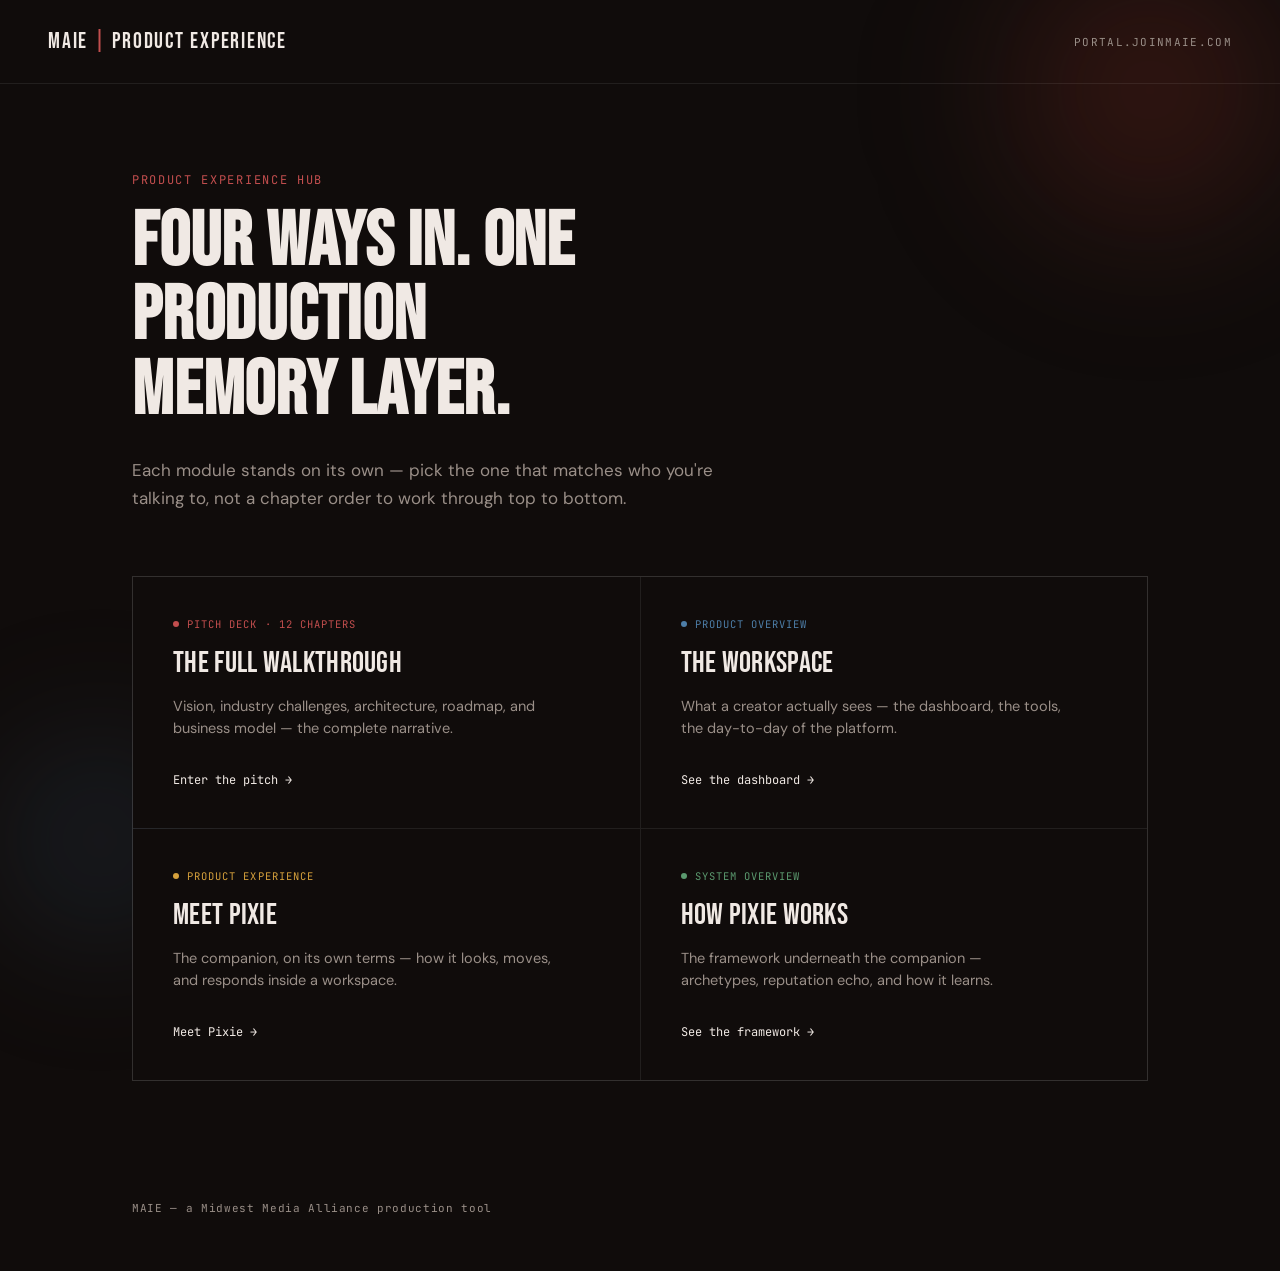
==== index.html @ 8af6e3b8 "chore: complete architecture replacement and restructure integration" ====
<!DOCTYPE html>
<html lang="en">
<head>
<meta charset="UTF-8">
<meta name="viewport" content="width=device-width, initial-scale=1.0">
<title>MAIE — Product Experience Hub</title>
<meta name="description" content="MAIE product experience modules — pitch, dashboard, and companion.">
<link rel="preconnect" href="https://fonts.googleapis.com">
<link href="https://fonts.googleapis.com/css2?family=Bebas+Neue&family=DM+Sans:wght@300;400;500;600;700&family=JetBrains+Mono:wght@400;500;600&display=swap" rel="stylesheet">
<style>
  :root {
    --bg: #100c0b;
    --surface: #18120f;
    --border: rgba(255,255,255,0.08);
    --text: #f0e9e4;
    --muted: #9a8f88;
    --brand: #8a2e22;
    --brand-light: #c24e4e;
    --amber: #d6a13c;
    --blue: #4d7ea8;
    --green: #5b9a6f;
  }

  * { margin: 0; padding: 0; box-sizing: border-box; }

  body {
    background: var(--bg);
    color: var(--text);
    font-family: 'DM Sans', sans-serif;
    min-height: 100vh;
    overflow-x: hidden;
    position: relative;
  }

  /* ambient glow field — echoes the Pixie companion presence used across
     the other modules, kept quiet here since this page's job is wayfinding */
  .glow {
    position: fixed;
    border-radius: 50%;
    filter: blur(60px);
    pointer-events: none;
    z-index: 0;
  }
  .glow-1 { width: 420px; height: 420px; top: -120px; right: -80px; background: radial-gradient(circle, rgba(138,46,34,0.35), transparent 70%); }
  .glow-2 { width: 320px; height: 320px; bottom: -100px; left: -60px; background: radial-gradient(circle, rgba(77,126,168,0.18), transparent 70%); }

  header {
    position: relative;
    z-index: 1;
    display: flex;
    align-items: center;
    justify-content: space-between;
    padding: 28px 48px;
    border-bottom: 1px solid var(--border);
  }

  .wordmark {
    font-family: 'Bebas Neue', sans-serif;
    font-size: 22px;
    letter-spacing: 0.08em;
  }
  .wordmark span { color: var(--brand-light); }

  .eyebrow-tag {
    font-family: 'JetBrains Mono', monospace;
    font-size: 11px;
    letter-spacing: 0.12em;
    color: var(--muted);
    text-transform: uppercase;
  }

  main {
    position: relative;
    z-index: 1;
    max-width: 1080px;
    margin: 0 auto;
    padding: 88px 32px 120px;
  }

  .hero-kicker {
    font-family: 'JetBrains Mono', monospace;
    font-size: 12px;
    letter-spacing: 0.14em;
    color: var(--brand-light);
    text-transform: uppercase;
    margin-bottom: 18px;
  }

  h1 {
    font-family: 'Bebas Neue', sans-serif;
    font-size: clamp(40px, 6.5vw, 76px);
    line-height: 0.98;
    letter-spacing: 0.01em;
    max-width: 16ch;
    margin-bottom: 28px;
  }

  .hero-sub {
    font-size: 17px;
    line-height: 1.6;
    color: var(--muted);
    max-width: 52ch;
    margin-bottom: 64px;
  }

  .grid {
    display: grid;
    grid-template-columns: repeat(2, 1fr);
    gap: 1px;
    background: var(--border);
    border: 1px solid var(--border);
  }

  @media (max-width: 720px) {
    .grid { grid-template-columns: 1fr; }
    header { padding: 22px 24px; }
    main { padding: 56px 20px 80px; }
  }

  .card {
    background: var(--bg);
    padding: 40px;
    text-decoration: none;
    color: inherit;
    display: flex;
    flex-direction: column;
    gap: 14px;
    transition: background 0.25s ease;
    position: relative;
  }

  .card:hover { background: var(--surface); }
  .card:focus-visible { outline: 2px solid var(--brand-light); outline-offset: -2px; }

  .card-kicker {
    display: inline-flex;
    align-items: center;
    gap: 8px;
    font-family: 'JetBrains Mono', monospace;
    font-size: 10.5px;
    letter-spacing: 0.1em;
    text-transform: uppercase;
    color: var(--kicker-color, var(--muted));
  }
  .card-kicker::before {
    content: '';
    width: 6px; height: 6px;
    border-radius: 50%;
    background: var(--kicker-color, var(--muted));
  }

  .card-title {
    font-family: 'Bebas Neue', sans-serif;
    font-size: 30px;
    letter-spacing: 0.01em;
  }

  .card-desc {
    font-size: 14.5px;
    line-height: 1.55;
    color: var(--muted);
    max-width: 38ch;
  }

  .card-arrow {
    margin-top: auto;
    padding-top: 18px;
    font-family: 'JetBrains Mono', monospace;
    font-size: 12px;
    color: var(--text);
    display: flex;
    align-items: center;
    gap: 6px;
    transition: gap 0.2s ease;
  }
  .card:hover .card-arrow { gap: 10px; }

  footer {
    position: relative;
    z-index: 1;
    max-width: 1080px;
    margin: 0 auto;
    padding: 0 32px 56px;
    font-family: 'JetBrains Mono', monospace;
    font-size: 11px;
    color: var(--muted);
    letter-spacing: 0.06em;
  }

  @media (prefers-reduced-motion: reduce) {
    .card, .card-arrow { transition: none; }
  }
</style>
</head>
<body>

<div class="glow glow-1"></div>
<div class="glow glow-2"></div>

<header>
  <div class="wordmark">MAIE <span>|</span> PRODUCT EXPERIENCE</div>
  <div class="eyebrow-tag">portal.joinmaie.com</div>
</header>

<main>
  <div class="hero-kicker">Product Experience Hub</div>
  <h1>Four ways in. One production memory layer.</h1>
  <p class="hero-sub">
    Each module stands on its own — pick the one that matches who you're talking to,
    not a chapter order to work through top to bottom.
  </p>

  <div class="grid">
    <a class="card" href="/pitch/" style="--kicker-color: var(--brand-light);">
      <div class="card-kicker">Pitch Deck · 12 Chapters</div>
      <div class="card-title">The Full Walkthrough</div>
      <p class="card-desc">Vision, industry challenges, architecture, roadmap, and business model — the complete narrative.</p>
      <div class="card-arrow">Enter the pitch →</div>
    </a>

    <a class="card" href="/dashboard/" style="--kicker-color: var(--blue);">
      <div class="card-kicker">Product Overview</div>
      <div class="card-title">The Workspace</div>
      <p class="card-desc">What a creator actually sees — the dashboard, the tools, the day-to-day of the platform.</p>
      <div class="card-arrow">See the dashboard →</div>
    </a>

    <a class="card" href="/pixie/" style="--kicker-color: var(--amber);">
      <div class="card-kicker">Product Experience</div>
      <div class="card-title">Meet Pixie</div>
      <p class="card-desc">The companion, on its own terms — how it looks, moves, and responds inside a workspace.</p>
      <div class="card-arrow">Meet Pixie →</div>
    </a>

    <a class="card" href="/pixie-framework/" style="--kicker-color: var(--green);">
      <div class="card-kicker">System Overview</div>
      <div class="card-title">How Pixie Works</div>
      <p class="card-desc">The framework underneath the companion — archetypes, reputation echo, and how it learns.</p>
      <div class="card-arrow">See the framework →</div>
    </a>
  </div>
</main>

<footer>
  MAIE — a Midwest Media Alliance production tool
</footer>

</body>
</html>
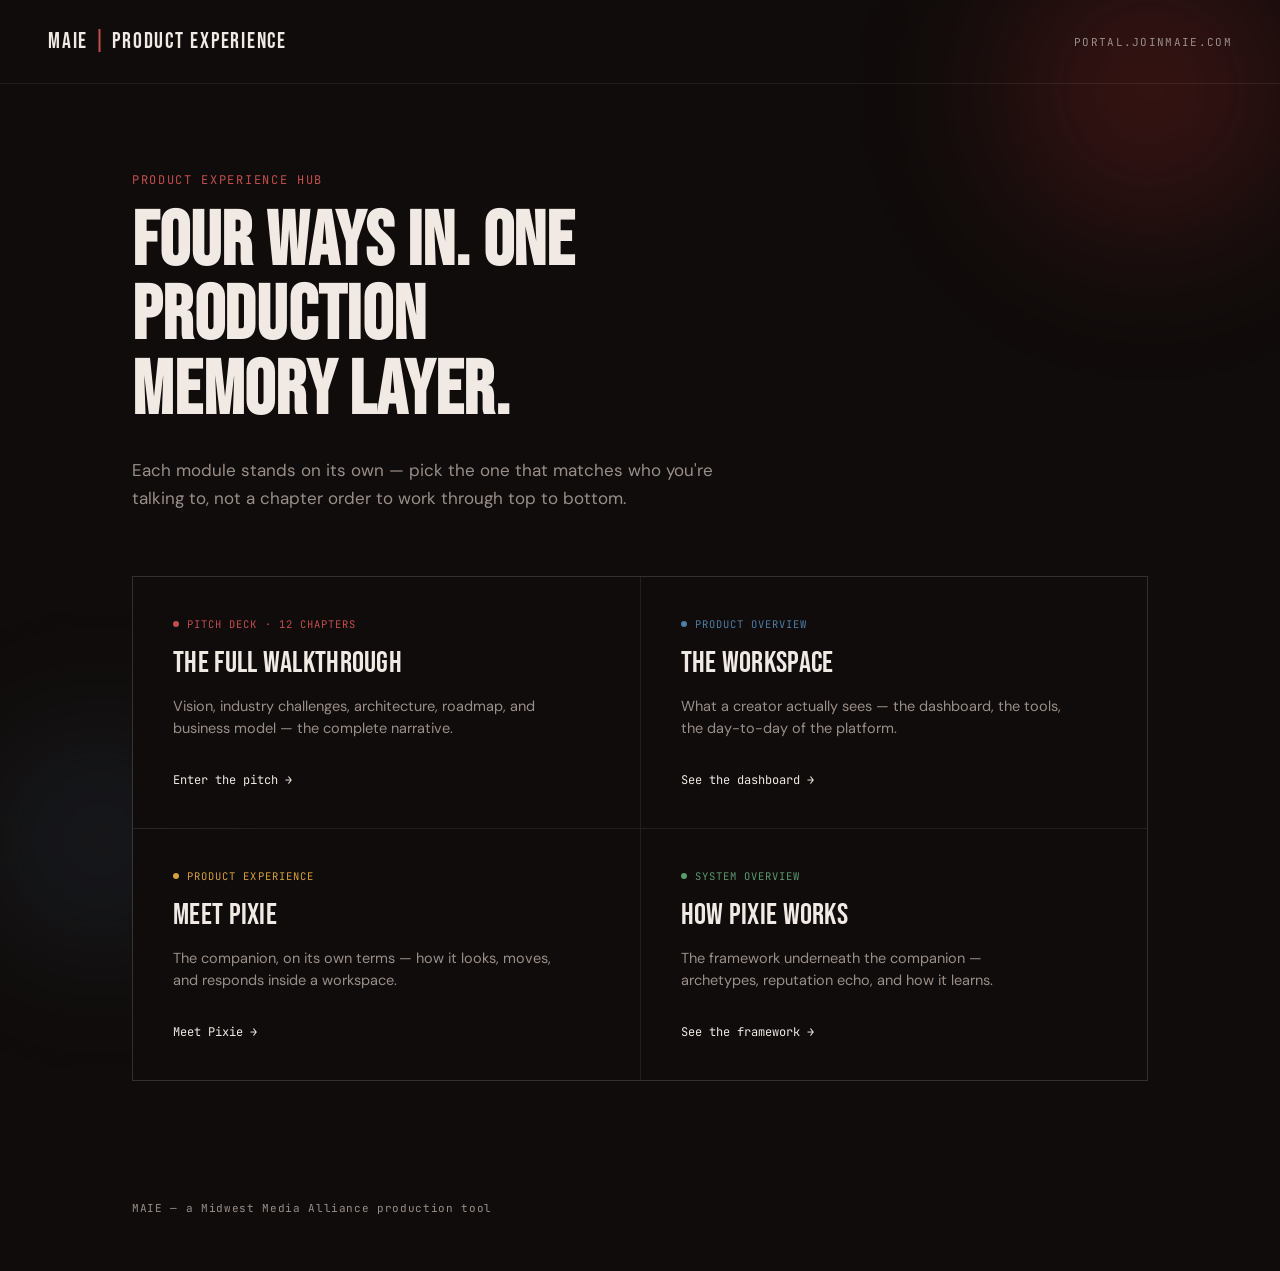
==== commit a226ed79: "phase 1 of unification files" ====
--- a/index.html
+++ b/index.html
@@ -7,6 +7,7 @@
 <meta name="description" content="MAIE product experience modules — pitch, dashboard, and companion.">
 <link rel="preconnect" href="https://fonts.googleapis.com">
 <link href="https://fonts.googleapis.com/css2?family=Bebas+Neue&family=DM+Sans:wght@300;400;500;600;700&family=JetBrains+Mono:wght@400;500;600&display=swap" rel="stylesheet">
+<link rel="stylesheet" href="/assets/maie-tokens.css">
 <style>
   :root {
     --bg: #100c0b;
@@ -14,7 +15,7 @@
     --border: rgba(255,255,255,0.08);
     --text: #f0e9e4;
     --muted: #9a8f88;
-    --brand: #8a2e22;
+    --brand: #A52A2A;
     --brand-light: #c24e4e;
     --amber: #d6a13c;
     --blue: #4d7ea8;
@@ -41,7 +42,7 @@
     pointer-events: none;
     z-index: 0;
   }
-  .glow-1 { width: 420px; height: 420px; top: -120px; right: -80px; background: radial-gradient(circle, rgba(138,46,34,0.35), transparent 70%); }
+  .glow-1 { width: 420px; height: 420px; top: -120px; right: -80px; background: radial-gradient(circle, rgba(165,42,42,0.35), transparent 70%); }
   .glow-2 { width: 320px; height: 320px; bottom: -100px; left: -60px; background: radial-gradient(circle, rgba(77,126,168,0.18), transparent 70%); }
 
   header {
--- a/assets/maie-tokens.css
+++ b/assets/maie-tokens.css
@@ -0,0 +1,60 @@
+/* ═══════════════════════════════════════════════════════════════════
+   MAIE-TOKENS.CSS — single source of truth for the portal.
+   Canonicalized 2026-07-20: pitch/index.html's palette (--primary:
+   #A52A2A) was chosen as the brand red. dashboard, index, and the
+   shared nav previously carried an unreconciled #8a2e22 under their
+   own --du-* / --mnav-* / --brand prefixes — those have been updated
+   in place to match. If a color needs to change again, change it here
+   ONLY; every page links this file before its own inline <style>, so
+   local blocks should reference these vars instead of re-declaring hex.
+   ═══════════════════════════════════════════════════════════════════ */
+:root {
+  --primary:        #A52A2A;
+  --primary-light:  #C24E4E;
+  --primary-dark:   #772E25;
+  --primary-glow:   rgba(165,42,42,0.32);
+  --accent:         #FFB400;
+
+  --bg:             #09090B;
+  --bg-alt:         #0C0D10;
+  --surface:        #111318;
+  --surface-raised: rgba(255,255,255,0.025);
+  --surface-card:   #161820;
+
+  --border:         rgba(255,255,255,0.07);
+  --border-strong:  rgba(255,255,255,0.13);
+  --border-brand:   rgba(165,42,42,0.35);
+
+  --text-1:         rgba(232,230,227,0.94);
+  --text-2:         rgba(232,230,227,0.60);
+  --text-3:         rgba(232,230,227,0.38);
+  --text-4:         rgba(232,230,227,0.22);
+
+  --font-display:   'Bebas Neue', sans-serif;
+  --font-ui:        'DM Sans', -apple-system, BlinkMacSystemFont, sans-serif;
+  --font-mono:      'JetBrains Mono', monospace;
+
+  --radius-sm: 6px;
+  --radius:    10px;
+  --radius-lg: 16px;
+  --ease:      cubic-bezier(0.4,0,0.2,1);
+  --spring:    cubic-bezier(0.34,1.56,0.64,1);
+  /* Reserved for scene-level cinematic moments only (pitch's curtain,
+     module enter, staggered reveals) — NOT for buttons/hovers/nav,
+     which should stay on --ease. Do not apply globally. */
+  --ease-cinematic: cubic-bezier(0.16, 1, 0.3, 1);
+
+  /* ── Shared global nav (--mnav-*) ──────────────────────────────────
+     Aliased to the canonical brand vars above so the nav can never
+     drift out of sync with the rest of the system again. Values that
+     are nav-specific (translucency, near-white text tone) stay literal. */
+  --mnav-bg:          rgba(16, 12, 11, 0.72);
+  --mnav-border:      rgba(255,255,255,0.08);
+  --mnav-text:        #f0e9e4;
+  --mnav-muted:       #9a8f88;
+  --mnav-brand:       var(--primary);
+  --mnav-brand-light: var(--primary-light);
+  --mnav-amber:       #d6a13c;
+  --mnav-font:        var(--font-ui);
+  --mnav-height:      60px;
+}
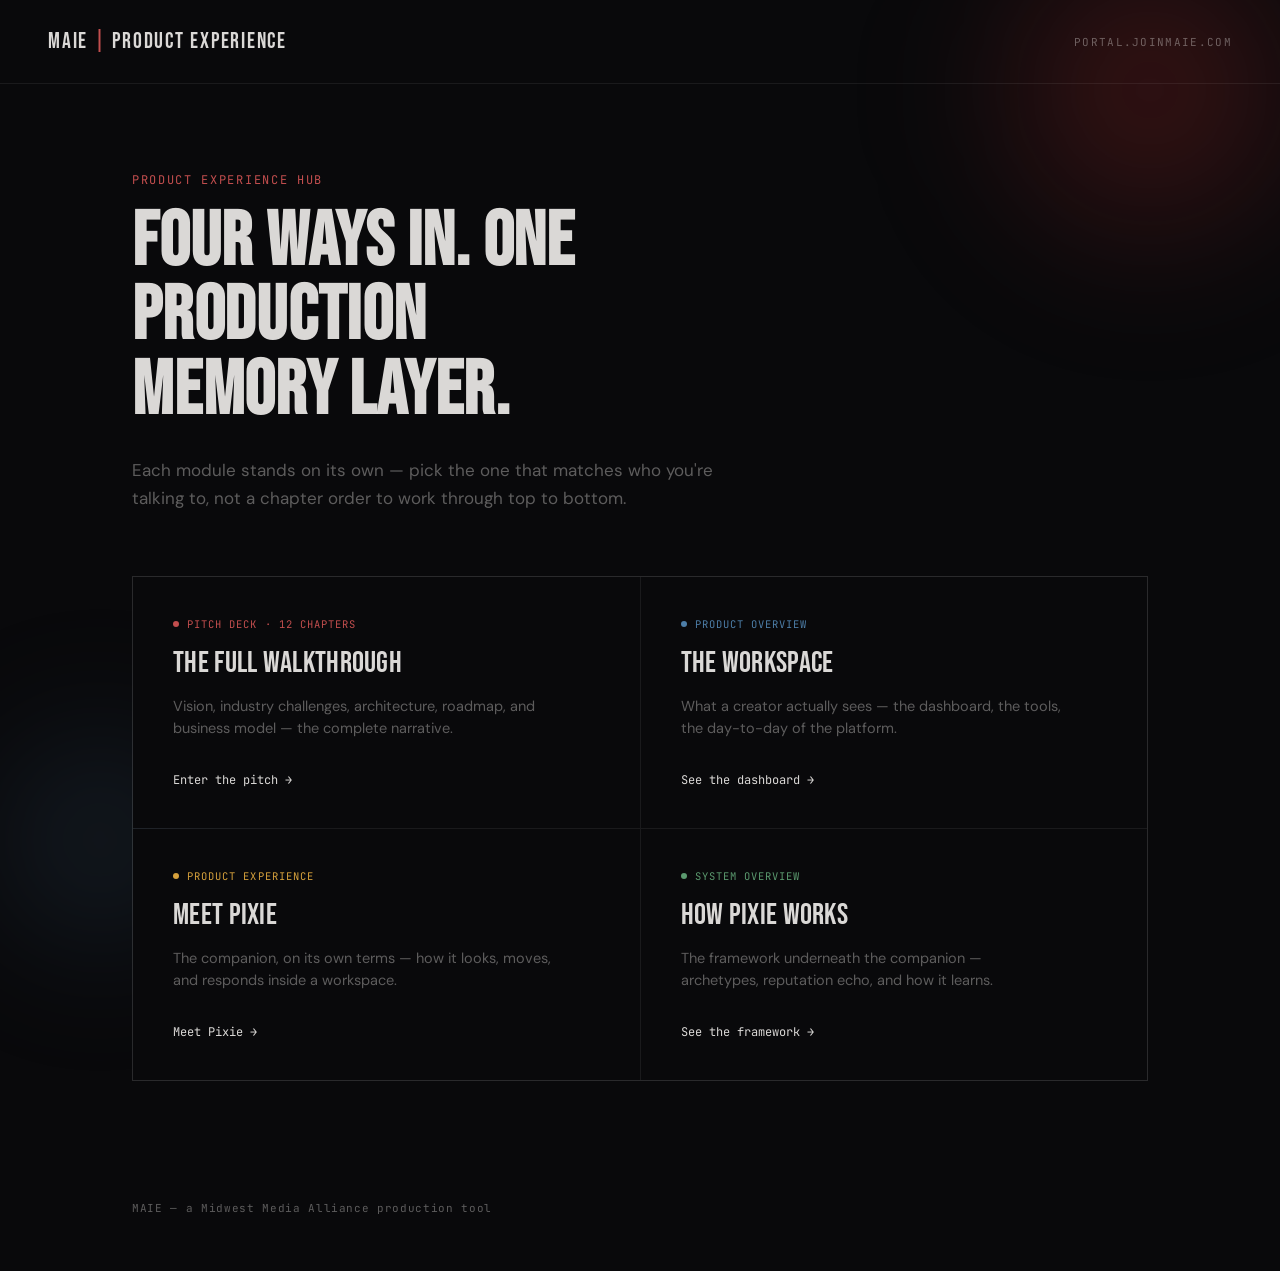
==== commit e498c8ab: "post-icon implementation" ====
--- a/index.html
+++ b/index.html
@@ -1,6 +1,7 @@
 <!DOCTYPE html>
 <html lang="en">
 <head>
+<script src="/assets/theme-init.js"></script>
 <meta charset="UTF-8">
 <meta name="viewport" content="width=device-width, initial-scale=1.0">
 <title>MAIE — Product Experience Hub</title>
@@ -10,13 +11,19 @@
 <link rel="stylesheet" href="/assets/maie-tokens.css">
 <style>
   :root {
-    --bg: #100c0b;
-    --surface: #18120f;
-    --border: rgba(255,255,255,0.08);
-    --text: #f0e9e4;
-    --muted: #9a8f88;
-    --brand: #A52A2A;
-    --brand-light: #c24e4e;
+    /* --bg/--surface/--border used to be redeclared here as hardcoded
+       dark-only hex, which — at equal specificity, later in the cascade
+       than the linked stylesheet — silently overrode the theme-aware
+       versions in /assets/maie-tokens.css and made the toggle a no-op
+       on this page (same bug pitch/dashboard/pixie-framework had). They
+       now come solely from maie-tokens.css. --text/--muted/--brand* don't
+       share a name with a canonical token, so they stay as aliases;
+       --amber/--blue/--green are page-specific status colors with no
+       canonical counterpart. */
+    --text: var(--text-1);
+    --muted: var(--text-3);
+    --brand: var(--primary);
+    --brand-light: var(--primary-light);
     --amber: #d6a13c;
     --blue: #4d7ea8;
     --green: #5b9a6f;
--- a/assets/maie-tokens.css
+++ b/assets/maie-tokens.css
@@ -58,3 +58,115 @@
   --mnav-font:        var(--font-ui);
   --mnav-height:      60px;
 }
+
+/* ═══════════════════════════════════════════════════════════════════
+   LIGHT MODE — set via data-theme="light" on <html>
+   Written by assets/theme-init.js (seed, pre-paint) and the nav
+   toggle's click handler (localStorage key: "maie-theme").
+   Mirrors the two-block pattern in the MAIE app's global.css.
+   ═══════════════════════════════════════════════════════════════════ */
+[data-theme="light"] {
+  --primary:        #772E25;
+  --primary-light:  #A52A2A;
+  --primary-dark:   #5C1F18;
+  --primary-glow:   rgba(119,46,37,0.18);
+  --accent:         #B8860B;
+
+  --bg:             #EDEEF1;
+  --bg-alt:         #F0F2F5;
+  --surface:        #FFFFFF;
+  --surface-raised: rgba(0,0,0,0.02);
+  --surface-card:   #FFFFFF;
+
+  --border:         rgba(0,0,0,0.09);
+  --border-strong:  rgba(0,0,0,0.15);
+  --border-brand:   rgba(119,46,37,0.22);
+
+  --text-1:         rgba(17,19,24,0.94);
+  --text-2:         rgba(17,19,24,0.62);
+  --text-3:         rgba(17,19,24,0.40);
+  --text-4:         rgba(17,19,24,0.24);
+
+  --mnav-bg:          rgba(255, 255, 255, 0.82);
+  --mnav-border:      rgba(0,0,0,0.08);
+  --mnav-text:        #1A1410;
+  --mnav-muted:       #6b625c;
+  --mnav-amber:       #9c7420;
+}
+
+/* ═══════════════════════════════════════════════════════════════════
+   THEME TOGGLE — shared control, same look as the app's ThemeToggle.tsx
+   (Sun/Moon pill switch). Vanilla markup lives in nav-component.html;
+   this is the only place its styles are defined so every host page
+   that links this file gets it for free.
+   ═══════════════════════════════════════════════════════════════════ */
+.mnav-theme-toggle {
+  display:          inline-flex;
+  align-items:      center;
+  gap:              8px;
+  cursor:           pointer;
+  user-select:      none;
+  background:       none;
+  border:           none;
+  padding:          0;
+  margin-left:      4px;
+}
+
+.mnav-theme-track {
+  position:     relative;
+  width:        40px;
+  height:       22px;
+  border-radius:100px;
+  border:       1px solid transparent;
+  transition:   background 0.22s ease, border-color 0.22s ease, box-shadow 0.22s ease;
+  flex-shrink:  0;
+}
+[data-theme="dark"] .mnav-theme-track {
+  background:  rgba(255, 255, 255, 0.07);
+  border-color: rgba(255, 255, 255, 0.12);
+}
+[data-theme="light"] .mnav-theme-track {
+  background:  rgba(165, 42, 42, 0.12);
+  border-color: rgba(165, 42, 42, 0.3);
+  box-shadow:  0 0 0 1px rgba(165, 42, 42, 0.12);
+}
+
+.mnav-theme-thumb {
+  position:       absolute;
+  top:            2px;
+  width:          16px;
+  height:         16px;
+  border-radius:  50%;
+  transition:     left 0.22s cubic-bezier(0.4, 0, 0.2, 1), background 0.22s ease, box-shadow 0.22s ease;
+  display:        flex;
+  align-items:    center;
+  justify-content:center;
+}
+.mnav-theme-thumb svg { width: 10px; height: 10px; display: block; }
+[data-theme="dark"] .mnav-theme-thumb {
+  left:       2px;
+  background: rgba(232, 230, 227, 0.45);
+  box-shadow: none;
+  color:      #1a1a1a;
+}
+[data-theme="light"] .mnav-theme-thumb {
+  left:       20px;
+  background: #A52A2A;
+  box-shadow: 0 1px 6px rgba(165, 42, 42, 0.45);
+  color:      #fff;
+}
+
+.mnav-theme-label {
+  font-family:    var(--font-mono);
+  font-size:      10.5px;
+  font-weight:    500;
+  letter-spacing: 0.06em;
+  text-transform: uppercase;
+  transition:     color 0.22s ease;
+}
+[data-theme="dark"] .mnav-theme-label  { color: rgba(232, 230, 227, 0.38); }
+[data-theme="light"] .mnav-theme-label { color: rgba(165, 42, 42, 0.75); }
+
+@media (max-width: 720px) {
+  .mnav-theme-toggle { margin-left: 0; }
+}
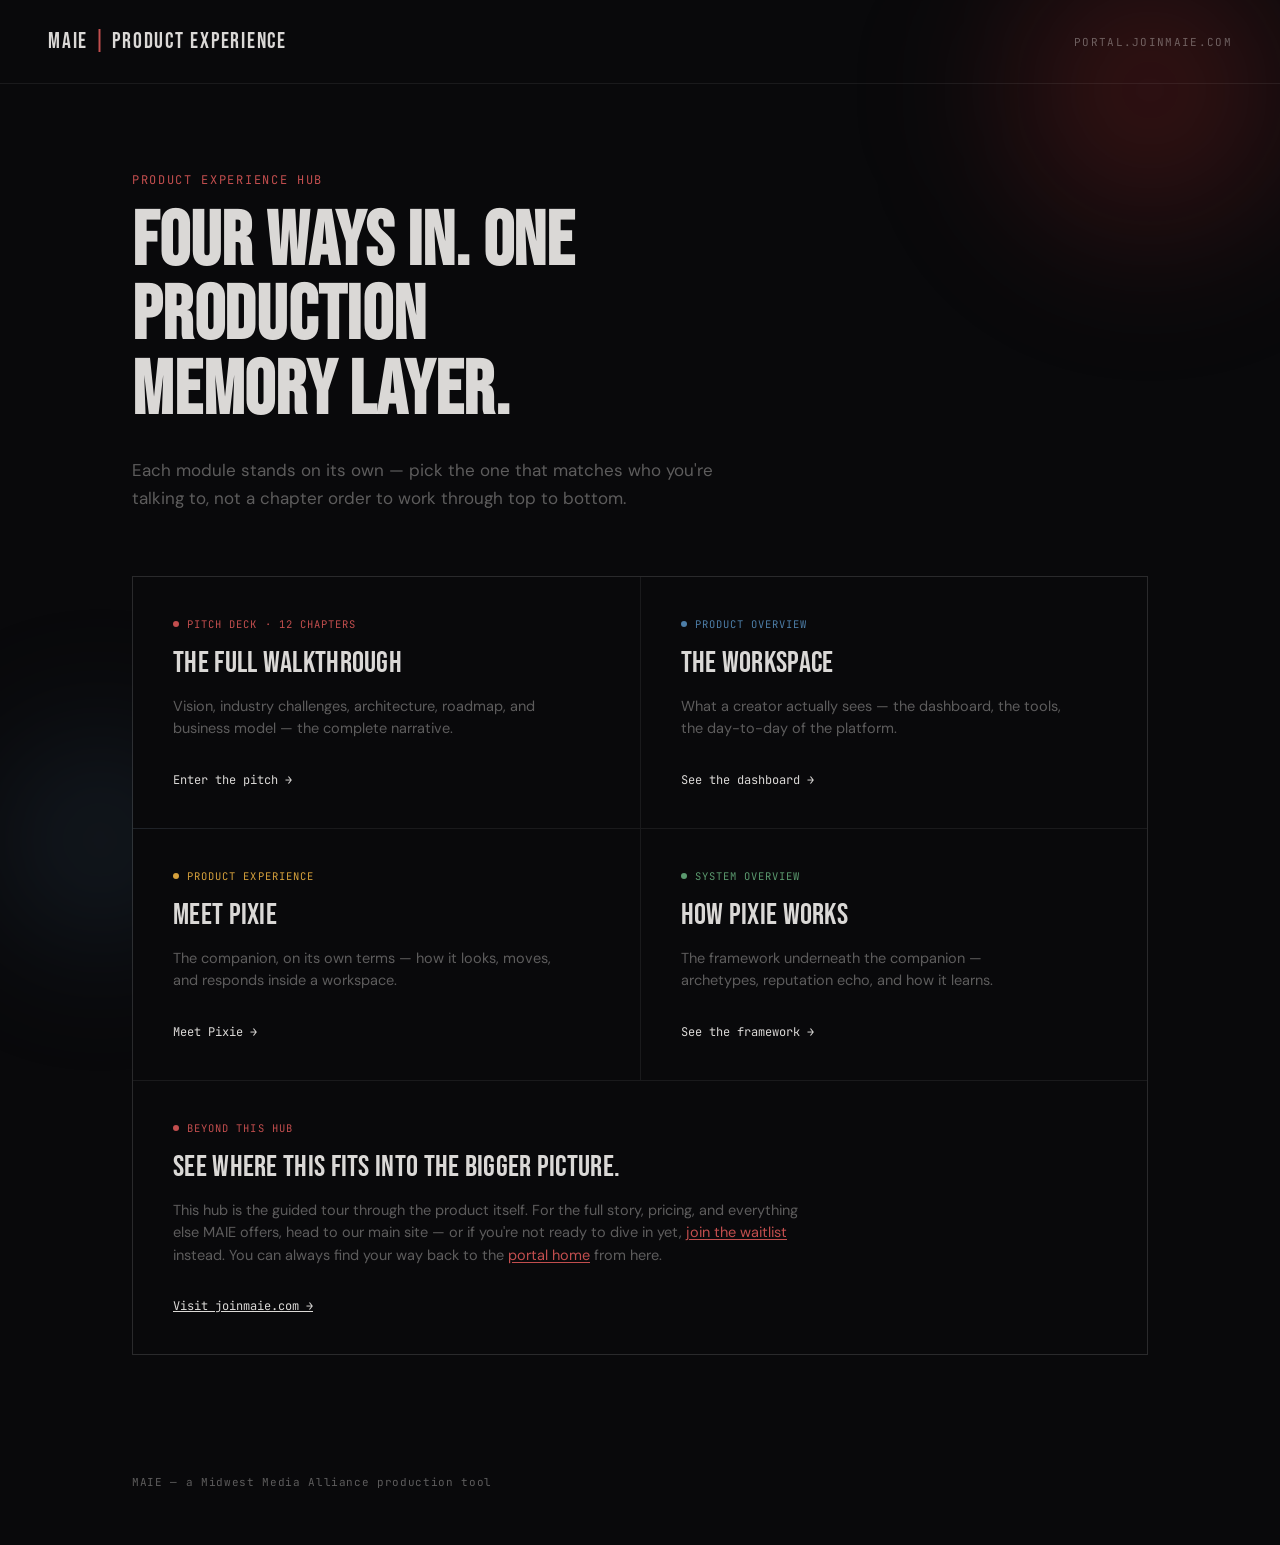
==== commit 0190dbe0: "adding main website page links and waitlist nav links." ====
--- a/index.html
+++ b/index.html
@@ -183,6 +183,18 @@
   }
   .card:hover .card-arrow { gap: 10px; }
 
+  /* 5th, full-width row: points outward to the main site / waitlist,
+     rather than into another module like the four cards above it. */
+  .cta-card { grid-column: 1 / -1; }
+  .cta-card .card-desc { max-width: 64ch; }
+  .cta-card .card-desc a {
+    color: var(--brand-light);
+    text-decoration: underline;
+    text-underline-offset: 2px;
+  }
+  .cta-card .card-desc a:hover { color: var(--text); }
+  .cta-card a:focus-visible { outline: 2px solid var(--brand-light); outline-offset: 2px; }
+
   footer {
     position: relative;
     z-index: 1;
@@ -246,6 +258,18 @@
       <p class="card-desc">The framework underneath the companion — archetypes, reputation echo, and how it learns.</p>
       <div class="card-arrow">See the framework →</div>
     </a>
+
+    <div class="card cta-card" style="--kicker-color: var(--brand-light);">
+      <div class="card-kicker">Beyond This Hub</div>
+      <div class="card-title">See where this fits into the bigger picture.</div>
+      <p class="card-desc">
+        This hub is the guided tour through the product itself. For the full story, pricing, and everything
+        else MAIE offers, head to our main site — or if you're not ready to dive in yet,
+        <a href="https://waitlist.joinmaie.com">join the waitlist</a> instead. You can always find your way
+        back to the <a href="/">portal home</a> from here.
+      </p>
+      <a class="card-arrow" href="https://joinmaie.com" target="_blank" rel="noopener">Visit joinmaie.com →</a>
+    </div>
   </div>
 </main>
 
--- a/assets/maie-tokens.css
+++ b/assets/maie-tokens.css
@@ -17,6 +17,7 @@
 
   --bg:             #09090B;
   --bg-alt:         #0C0D10;
+  --bg-glass:       rgba(9,9,11,0.92);
   --surface:        #111318;
   --surface-raised: rgba(255,255,255,0.025);
   --surface-card:   #161820;
@@ -73,7 +74,8 @@
   --accent:         #B8860B;
 
   --bg:             #EDEEF1;
-  --bg-alt:         #F0F2F5;
+  --bg-alt:         #E4E6EA;
+  --bg-glass:       rgba(237,238,241,0.92);
   --surface:        #FFFFFF;
   --surface-raised: rgba(0,0,0,0.02);
   --surface-card:   #FFFFFF;
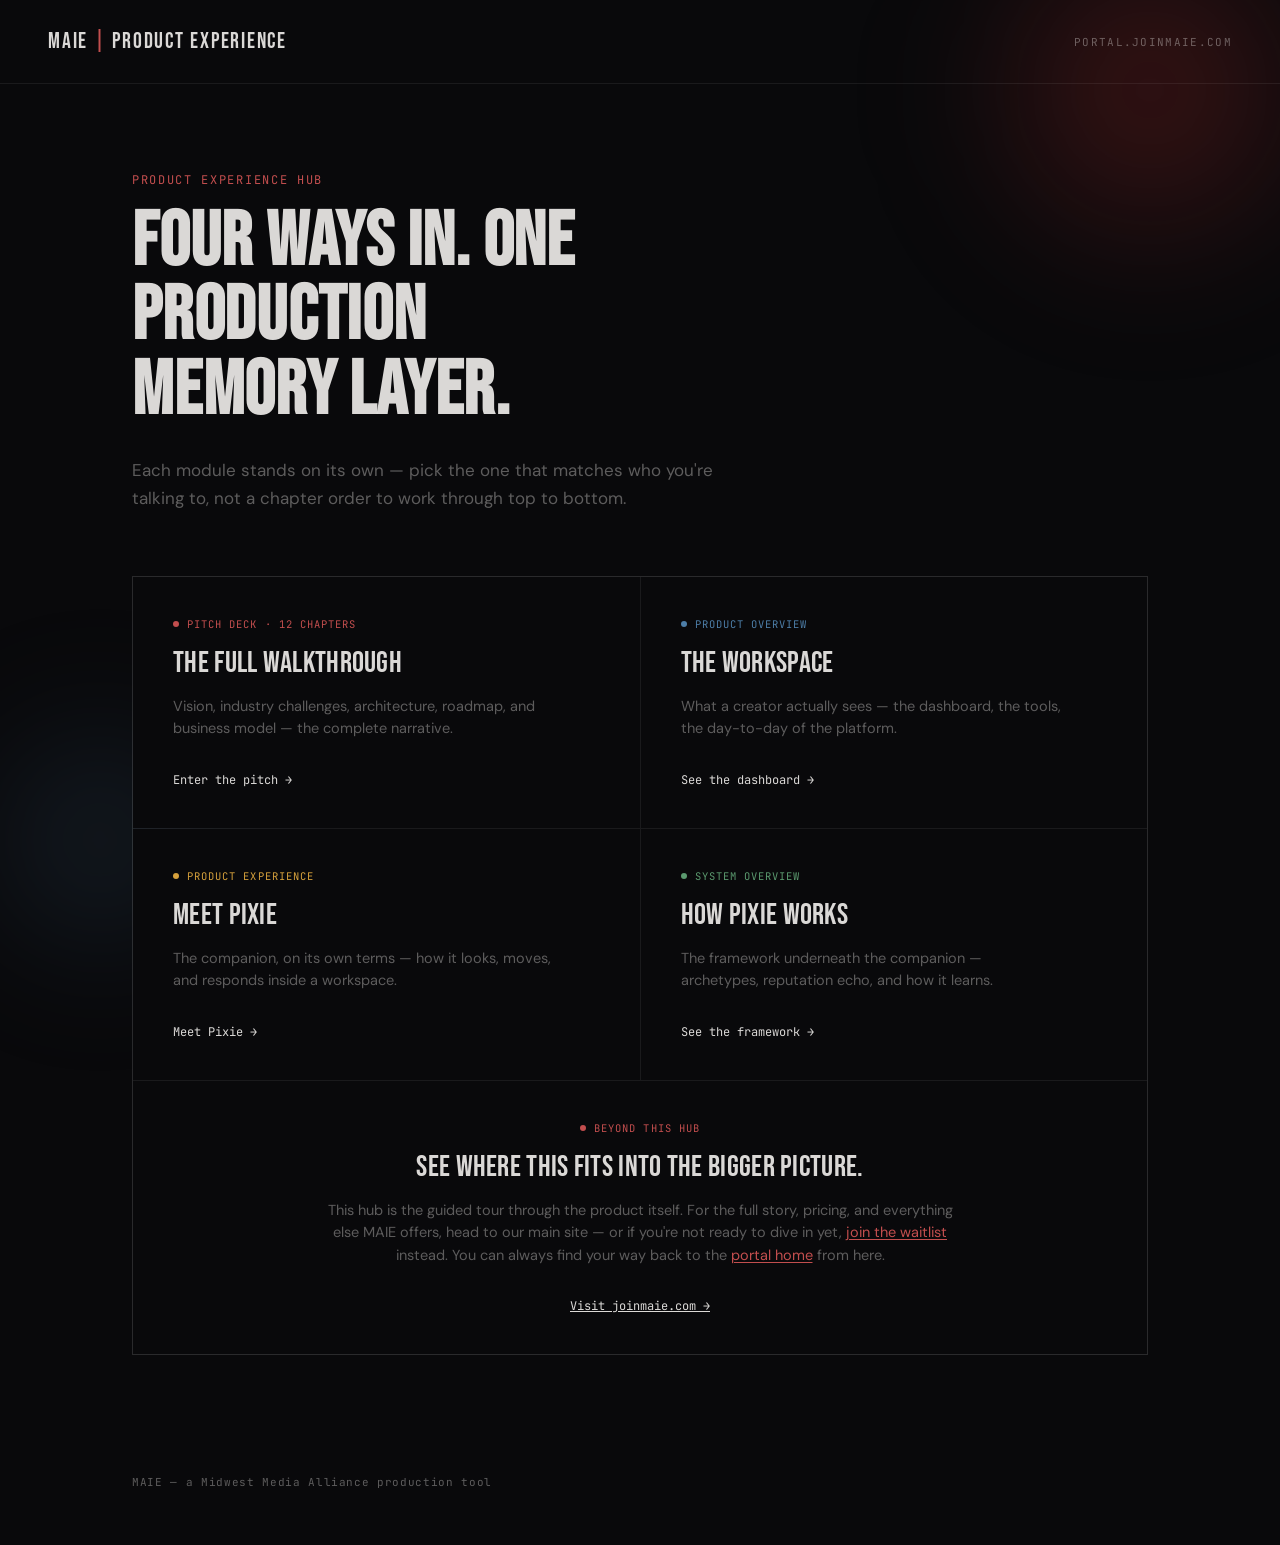
==== commit 53d2d1eb: "fix main page box formatting" ====
--- a/index.html
+++ b/index.html
@@ -185,7 +185,8 @@
 
   /* 5th, full-width row: points outward to the main site / waitlist,
      rather than into another module like the four cards above it. */
-  .cta-card { grid-column: 1 / -1; }
+  .cta-card { grid-column: 1 / -1; align-items: center; text-align: center; }
+  .cta-card .card-kicker { justify-content: center; }
   .cta-card .card-desc { max-width: 64ch; }
   .cta-card .card-desc a {
     color: var(--brand-light);
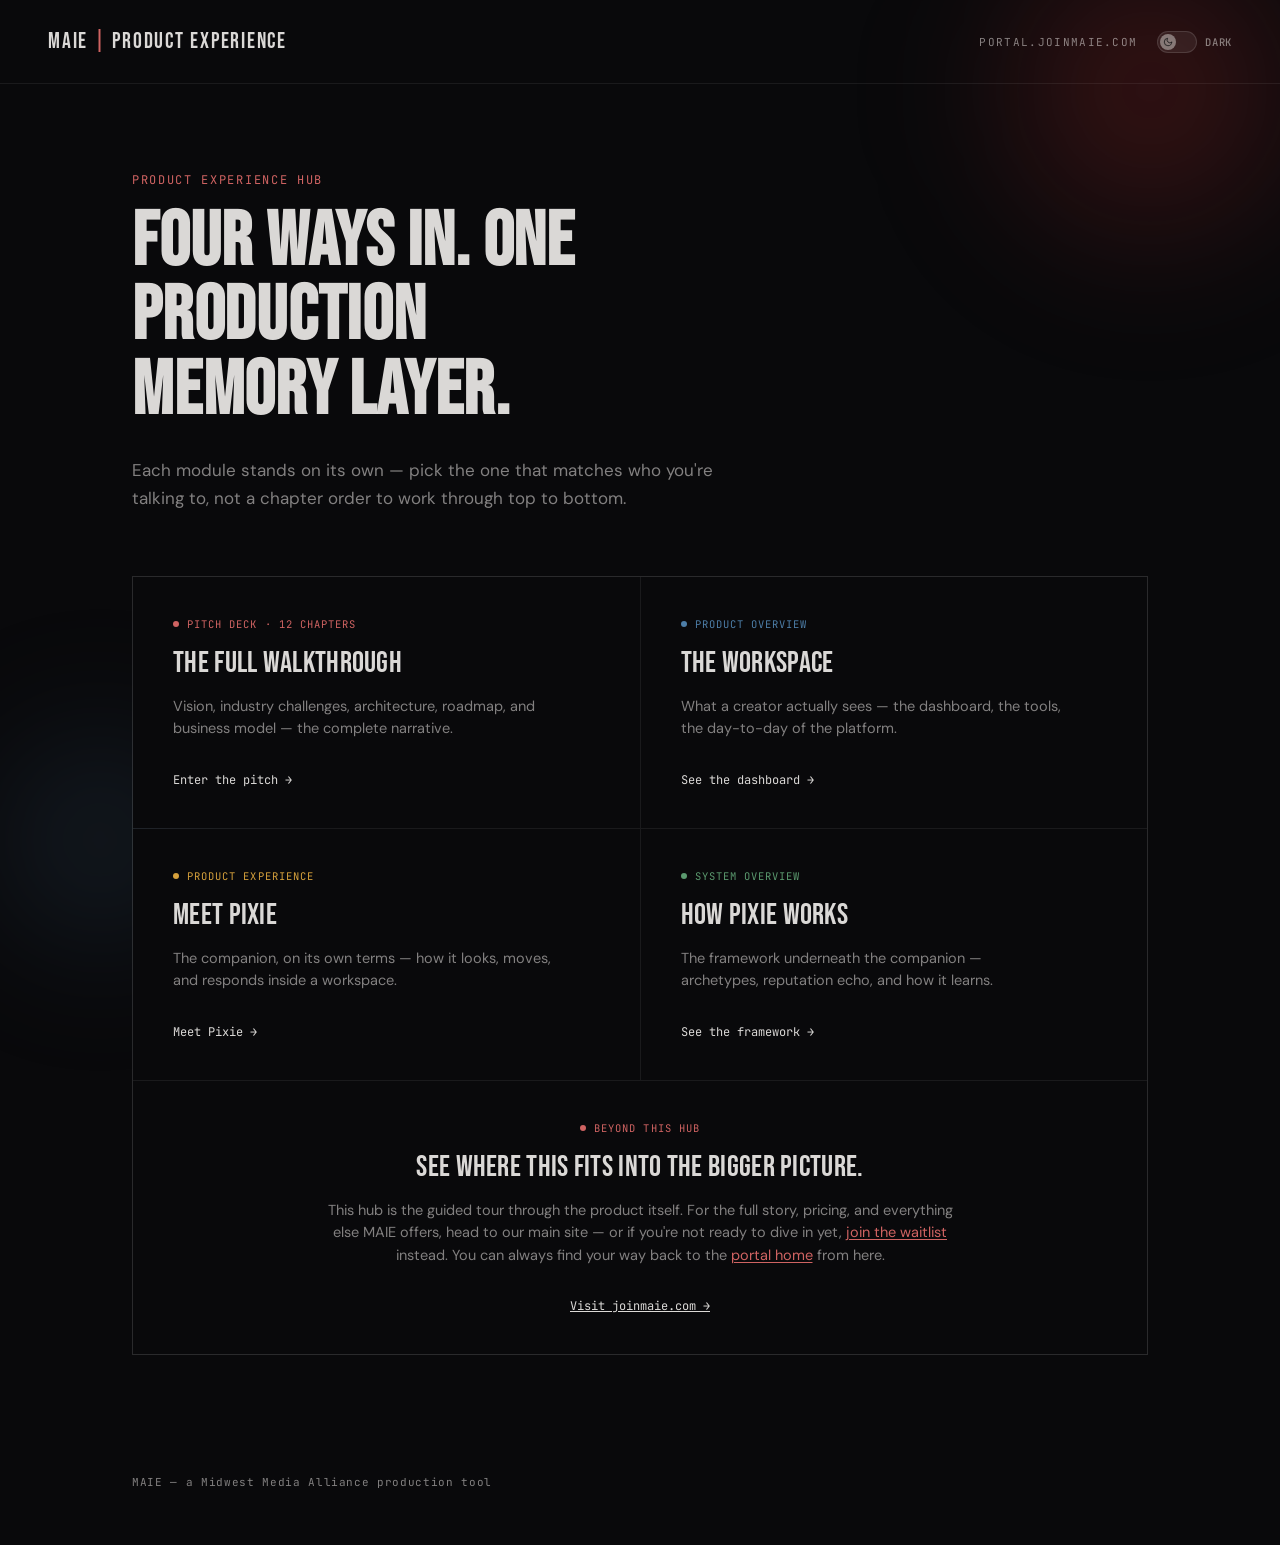
==== commit 5e1d94c5: "big version update, v1" ====
--- a/index.html
+++ b/index.html
@@ -1,14 +1,31 @@
 <!DOCTYPE html>
 <html lang="en">
 <head>
-<script src="/assets/theme-init.js"></script>
+<script src="assets/theme-init.js"></script>
 <meta charset="UTF-8">
 <meta name="viewport" content="width=device-width, initial-scale=1.0">
 <title>MAIE — Product Experience Hub</title>
 <meta name="description" content="MAIE product experience modules — pitch, dashboard, and companion.">
+<link rel="canonical" href="https://maietech.github.io/maie-experience-portal/">
+<meta property="og:type" content="website">
+<meta property="og:site_name" content="MAIE">
+<meta property="og:title" content="MAIE — Product Experience Hub">
+<meta property="og:description" content="MAIE product experience modules — pitch, dashboard, and companion.">
+<meta property="og:url" content="https://maietech.github.io/maie-experience-portal/">
+<meta property="og:image" content="https://maietech.github.io/maie-experience-portal/assets/apple-touch-icon.png">
+<meta name="twitter:card" content="summary">
+<meta name="twitter:title" content="MAIE — Product Experience Hub">
+<meta name="twitter:description" content="MAIE product experience modules — pitch, dashboard, and companion.">
+<meta name="twitter:image" content="https://maietech.github.io/maie-experience-portal/assets/apple-touch-icon.png">
+<meta name="robots" content="index, follow">
+<link rel="icon" href="assets/favicon.svg" type="image/svg+xml">
+<link rel="icon" href="assets/favicon.ico" sizes="any">
+<link rel="icon" href="assets/favicon-32x32.png" type="image/png" sizes="32x32">
+<link rel="icon" href="assets/favicon-16x16.png" type="image/png" sizes="16x16">
+<link rel="apple-touch-icon" href="assets/apple-touch-icon.png">
 <link rel="preconnect" href="https://fonts.googleapis.com">
 <link href="https://fonts.googleapis.com/css2?family=Bebas+Neue&family=DM+Sans:wght@300;400;500;600;700&family=JetBrains+Mono:wght@400;500;600&display=swap" rel="stylesheet">
-<link rel="stylesheet" href="/assets/maie-tokens.css">
+<link rel="stylesheet" href="assets/maie-tokens.css">
 <style>
   :root {
     /* --bg/--surface/--border used to be redeclared here as hardcoded
@@ -29,6 +46,15 @@
     --green: #5b9a6f;
   }
 
+  /* Card-kicker status colors only cleared 4.5:1 text contrast against
+     the dark --bg — against light mode's --bg (#EDEEF1) they measured
+     2.0-3.72:1 (axe-core). Darker same-hue variants for light mode only. */
+  [data-theme="light"] {
+    --amber: #806124;
+    --blue: #416b8f;
+    --green: #447353;
+  }
+
   * { margin: 0; padding: 0; box-sizing: border-box; }
 
   body {
@@ -76,6 +102,8 @@
     color: var(--muted);
     text-transform: uppercase;
   }
+
+  .header-right { display: flex; align-items: center; gap: 16px; }
 
   main {
     position: relative;
@@ -218,9 +246,27 @@
 <div class="glow glow-1"></div>
 <div class="glow glow-2"></div>
 
+<!-- DECISION (2026-07-23): the hub keeps its own lightweight header
+     rather than inheriting the full .mnav chrome that dashboard/pitch/
+     pixie/pixie-framework share — it's the directory page, not a module,
+     so module nav-links pointing back into itself would be redundant.
+     The one real gap was functional, not cosmetic: visitors landing
+     here had no way to switch theme without first clicking into a
+     module. Closed by reusing the shared .mnav-theme-* classes/tokens
+     from assets/maie-tokens.css (same markup + logic as
+     nav-component.html's toggle) rather than inventing a second
+     implementation. -->
 <header>
   <div class="wordmark">MAIE <span>|</span> PRODUCT EXPERIENCE</div>
-  <div class="eyebrow-tag">portal.joinmaie.com</div>
+  <div class="header-right">
+    <div class="eyebrow-tag">portal.joinmaie.com</div>
+    <button class="mnav-theme-toggle" id="mnav-theme-toggle" type="button">
+      <span class="mnav-theme-track">
+        <span class="mnav-theme-thumb" id="mnav-theme-thumb"></span>
+      </span>
+      <span class="mnav-theme-label" id="mnav-theme-label"></span>
+    </button>
+  </div>
 </header>
 
 <main>
@@ -232,28 +278,28 @@
   </p>
 
   <div class="grid">
-    <a class="card" href="/pitch/" style="--kicker-color: var(--brand-light);">
+    <a class="card" href="pitch/" style="--kicker-color: var(--brand-light);">
       <div class="card-kicker">Pitch Deck · 12 Chapters</div>
       <div class="card-title">The Full Walkthrough</div>
       <p class="card-desc">Vision, industry challenges, architecture, roadmap, and business model — the complete narrative.</p>
       <div class="card-arrow">Enter the pitch →</div>
     </a>
 
-    <a class="card" href="/dashboard/" style="--kicker-color: var(--blue);">
+    <a class="card" href="dashboard/" style="--kicker-color: var(--blue);">
       <div class="card-kicker">Product Overview</div>
       <div class="card-title">The Workspace</div>
       <p class="card-desc">What a creator actually sees — the dashboard, the tools, the day-to-day of the platform.</p>
       <div class="card-arrow">See the dashboard →</div>
     </a>
 
-    <a class="card" href="/pixie/" style="--kicker-color: var(--amber);">
+    <a class="card" href="pixie/" style="--kicker-color: var(--amber);">
       <div class="card-kicker">Product Experience</div>
       <div class="card-title">Meet Pixie</div>
       <p class="card-desc">The companion, on its own terms — how it looks, moves, and responds inside a workspace.</p>
       <div class="card-arrow">Meet Pixie →</div>
     </a>
 
-    <a class="card" href="/pixie-framework/" style="--kicker-color: var(--green);">
+    <a class="card" href="pixie-framework/" style="--kicker-color: var(--green);">
       <div class="card-kicker">System Overview</div>
       <div class="card-title">How Pixie Works</div>
       <p class="card-desc">The framework underneath the companion — archetypes, reputation echo, and how it learns.</p>
@@ -267,7 +313,7 @@
         This hub is the guided tour through the product itself. For the full story, pricing, and everything
         else MAIE offers, head to our main site — or if you're not ready to dive in yet,
         <a href="https://waitlist.joinmaie.com">join the waitlist</a> instead. You can always find your way
-        back to the <a href="/">portal home</a> from here.
+        back to the <a href="./">portal home</a> from here.
       </p>
       <a class="card-arrow" href="https://joinmaie.com" target="_blank" rel="noopener">Visit joinmaie.com →</a>
     </div>
@@ -278,5 +324,40 @@
   MAIE — a Midwest Media Alliance production tool
 </footer>
 
+<script>
+(function () {
+  // Theme toggle — same markup/logic as nav-component.html's, reused here
+  // since the hub has no other JS on the page that would already own it.
+  var SUN_ICON  = '<svg viewBox="0 0 24 24" fill="none" stroke="currentColor" stroke-width="2" stroke-linecap="round"><circle cx="12" cy="12" r="4"/><path d="M12 2v2M12 20v2M4.93 4.93l1.41 1.41M17.66 17.66l1.41 1.41M2 12h2M20 12h2M4.93 19.07l1.41-1.41M17.66 6.34l1.41-1.41"/></svg>';
+  var MOON_ICON = '<svg viewBox="0 0 24 24" fill="none" stroke="currentColor" stroke-width="2" stroke-linecap="round" stroke-linejoin="round"><path d="M21 12.79A9 9 0 1 1 11.21 3 7 7 0 0 0 21 12.79Z"/></svg>';
+
+  var themeBtn = document.getElementById('mnav-theme-toggle');
+  var themeThumb = document.getElementById('mnav-theme-thumb');
+  var themeLabel = document.getElementById('mnav-theme-label');
+
+  function renderTheme() {
+    var isDark = document.documentElement.getAttribute('data-theme') !== 'light';
+    if (themeThumb) themeThumb.innerHTML = isDark ? MOON_ICON : SUN_ICON;
+    if (themeLabel) themeLabel.textContent = isDark ? 'Dark' : 'Light';
+    if (themeBtn) {
+      var next = isDark ? 'light' : 'dark';
+      themeBtn.setAttribute('aria-label', 'Switch to ' + next + ' mode');
+      themeBtn.setAttribute('title', 'Switch to ' + next + ' mode');
+    }
+  }
+  renderTheme();
+
+  if (themeBtn) {
+    themeBtn.addEventListener('click', function () {
+      var isDark = document.documentElement.getAttribute('data-theme') !== 'light';
+      var next = isDark ? 'light' : 'dark';
+      document.documentElement.setAttribute('data-theme', next);
+      try { localStorage.setItem('maie-theme', next); } catch (e) {}
+      renderTheme();
+    });
+  }
+})();
+</script>
+
 </body>
 </html>
--- a/assets/maie-tokens.css
+++ b/assets/maie-tokens.css
@@ -10,7 +10,12 @@
    ═══════════════════════════════════════════════════════════════════ */
 :root {
   --primary:        #A52A2A;
-  --primary-light:  #C24E4E;
+  /* Bumped from #C24E4E — that value cleared only 3.98-4.26:1 against the
+     portal's actual dark surfaces (measured via axe-core), just under the
+     4.5:1 AA floor for the small text (card kickers, inline links) that
+     uses this token as a foreground color. This clears 4.75-5.32:1 on the
+     same surfaces while keeping the same hue. */
+  --primary-light:  #CF6362;
   --primary-dark:   #772E25;
   --primary-glow:   rgba(165,42,42,0.32);
   --accent:         #FFB400;
@@ -28,8 +33,13 @@
 
   --text-1:         rgba(232,230,227,0.94);
   --text-2:         rgba(232,230,227,0.60);
-  --text-3:         rgba(232,230,227,0.38);
-  --text-4:         rgba(232,230,227,0.22);
+  /* text-3/text-4 raised from 0.38/0.22 — axe-core measured 3.03:1 and
+     1.75:1 against --bg for real (non-decorative) small text using these
+     tokens (hero-sub, card-desc, footer, pitch's nav-item-num). Both now
+     clear 4.5:1 with margin (5.05:1 / 4.52:1) while staying visually
+     fainter than --text-2. */
+  --text-3:         rgba(232,230,227,0.54);
+  --text-4:         rgba(232,230,227,0.50);
 
   --font-display:   'Bebas Neue', sans-serif;
   --font-ui:        'DM Sans', -apple-system, BlinkMacSystemFont, sans-serif;
@@ -86,8 +96,10 @@
 
   --text-1:         rgba(17,19,24,0.94);
   --text-2:         rgba(17,19,24,0.62);
-  --text-3:         rgba(17,19,24,0.40);
-  --text-4:         rgba(17,19,24,0.24);
+  /* Same axe-core-driven fix as the dark block above, recomputed against
+     this theme's --bg (#EDEEF1): both now clear 4.5:1 (4.79:1 / 4.60:1). */
+  --text-3:         rgba(17,19,24,0.61);
+  --text-4:         rgba(17,19,24,0.60);
 
   --mnav-bg:          rgba(255, 255, 255, 0.82);
   --mnav-border:      rgba(0,0,0,0.08);
@@ -166,8 +178,11 @@
   text-transform: uppercase;
   transition:     color 0.22s ease;
 }
-[data-theme="dark"] .mnav-theme-label  { color: rgba(232, 230, 227, 0.38); }
-[data-theme="light"] .mnav-theme-label { color: rgba(165, 42, 42, 0.75); }
+/* Alphas raised from 0.38/0.75 — axe-core measured 3.04:1 (dark, against
+   the nav's composited background) and 4.16:1 (light), both under the
+   4.5:1 AA floor for this 10.5px label. Now 4.78:1 / 5.19:1. */
+[data-theme="dark"] .mnav-theme-label  { color: rgba(232, 230, 227, 0.52); }
+[data-theme="light"] .mnav-theme-label { color: rgba(165, 42, 42, 0.85); }
 
 @media (max-width: 720px) {
   .mnav-theme-toggle { margin-left: 0; }
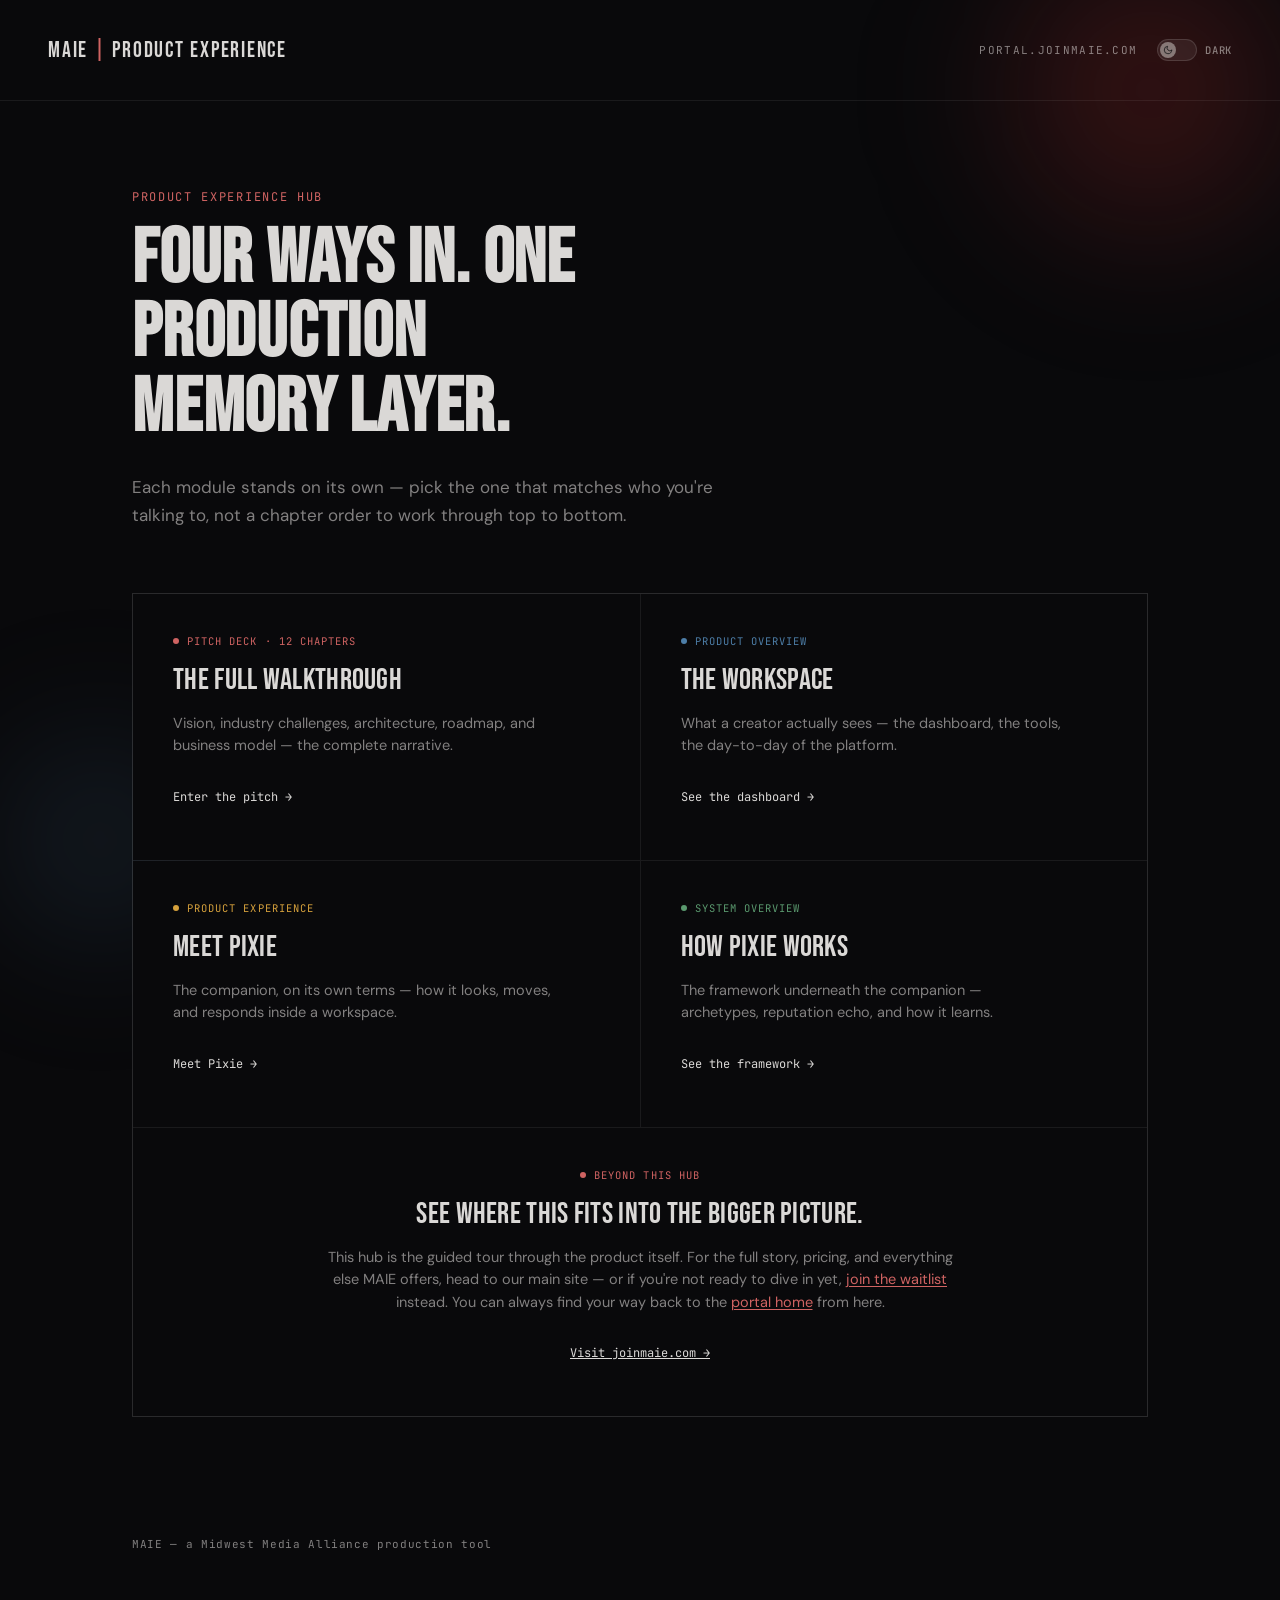
==== commit 4a853f20: "major refactors, non profit pitch integration, plus bug fixes, v1" ====
--- a/index.html
+++ b/index.html
@@ -12,11 +12,11 @@
 <meta property="og:title" content="MAIE — Product Experience Hub">
 <meta property="og:description" content="MAIE product experience modules — pitch, dashboard, and companion.">
 <meta property="og:url" content="https://maietech.github.io/maie-experience-portal/">
-<meta property="og:image" content="https://maietech.github.io/maie-experience-portal/assets/apple-touch-icon.png">
-<meta name="twitter:card" content="summary">
+<meta property="og:image" content="https://maietech.github.io/maie-experience-portal/assets/social-card-deck/og-hub.png">
+<meta name="twitter:card" content="summary_large_image">
 <meta name="twitter:title" content="MAIE — Product Experience Hub">
 <meta name="twitter:description" content="MAIE product experience modules — pitch, dashboard, and companion.">
-<meta name="twitter:image" content="https://maietech.github.io/maie-experience-portal/assets/apple-touch-icon.png">
+<meta name="twitter:image" content="https://maietech.github.io/maie-experience-portal/assets/social-card-deck/og-hub.png">
 <meta name="robots" content="index, follow">
 <link rel="icon" href="assets/favicon.svg" type="image/svg+xml">
 <link rel="icon" href="assets/favicon.ico" sizes="any">
@@ -24,6 +24,7 @@
 <link rel="icon" href="assets/favicon-16x16.png" type="image/png" sizes="16x16">
 <link rel="apple-touch-icon" href="assets/apple-touch-icon.png">
 <link rel="preconnect" href="https://fonts.googleapis.com">
+<link rel="preconnect" href="https://fonts.gstatic.com" crossorigin>
 <link href="https://fonts.googleapis.com/css2?family=Bebas+Neue&family=DM+Sans:wght@300;400;500;600;700&family=JetBrains+Mono:wght@400;500;600&display=swap" rel="stylesheet">
 <link rel="stylesheet" href="assets/maie-tokens.css">
 <style>
@@ -201,6 +202,11 @@
   .card-arrow {
     margin-top: auto;
     padding-top: 18px;
+    /* Bottom padding added — the cta-card's arrow is a standalone <a>
+       (the other four are decorative text inside the whole-card link),
+       and touch-target audit via Playwright measured it at 144x35,
+       under 44px, at 390px width. */
+    padding-bottom: 15px;
     font-family: 'JetBrains Mono', monospace;
     font-size: 12px;
     color: var(--text);
--- a/assets/maie-tokens.css
+++ b/assets/maie-tokens.css
@@ -122,7 +122,13 @@
   user-select:      none;
   background:       none;
   border:           none;
-  padding:          0;
+  /* Vertical-only padding pads the tap target to 44px tall (measured
+     at 390px width: was 22-24px) without inflating the visible track/
+     thumb — touch-target audit via Playwright, viewport 390x844. Safe
+     to add without a compensating negative margin: .mnav-right/.mnav
+     both have an explicit fixed height with align-items:center, so a
+     taller child just re-centers rather than growing the bar. */
+  padding:          11px 0;
   margin-left:      4px;
 }
 
